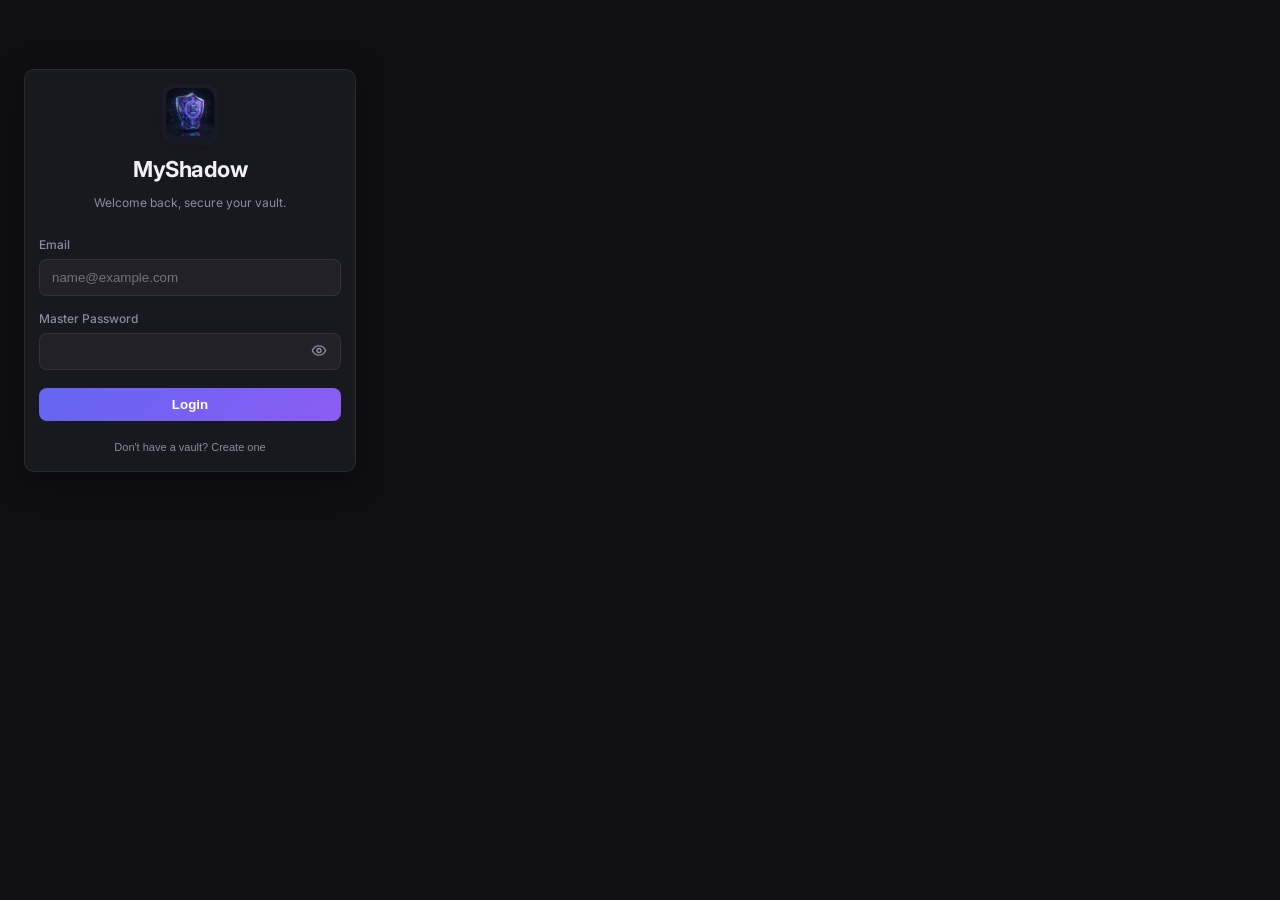
==== index.html @ 91cbb0da "shadow" ====
<!doctype html>
<html lang="en">
  <head>
    <meta charset="UTF-8" />
    <meta name="viewport" content="width=device-width, initial-scale=1.0" />
    <link rel="icon" type="image/png" href="/icon16.png" />
    <title>MyShadow - Secure Vault</title>
    <script type="module" crossorigin src="/assets/main-f9335213.js"></script>
    <link rel="modulepreload" crossorigin href="/assets/index-94f798d3.js">
    <link rel="stylesheet" href="/assets/index-9f59dc81.css">
  </head>
  <body>
    <div id="root"></div>
    
  </body>
</html>
---- assets/index-9f59dc81.css ----
@import"https://fonts.googleapis.com/css2?family=Inter:wght@300;400;500;600;700&display=swap";:root{--primary: #6366f1;--primary-glow: rgba(99, 102, 241, .25);--bg-dark: #0f0f13;--bg-surface: #18181f;--bg-glass: rgba(24, 24, 31, .85);--border-glass: rgba(255, 255, 255, .08);--border-hover: rgba(255, 255, 255, .15);--text-primary: #f0f0f5;--text-secondary: #8b8b9e;--accent: #8b5cf6;--danger: #ef4444;--success: #22c55e}*{margin:0;padding:0;box-sizing:border-box}html,body{width:100%;height:100%;background-color:var(--bg-dark);color:var(--text-primary);font-family:Inter,-apple-system,BlinkMacSystemFont,sans-serif;font-size:13px;line-height:1.5;-webkit-font-smoothing:antialiased;overflow:hidden;position:relative}.popup-size{width:380px!important;height:540px!important}body.in-page-selector{background-color:transparent!important}#root{width:100%;height:100%;display:flex;flex-direction:column;position:relative}.custom-scrollbar{overflow-y:auto}.custom-scrollbar::-webkit-scrollbar{width:4px}.custom-scrollbar::-webkit-scrollbar-thumb{background:rgba(255,255,255,.1);border-radius:4px}.glass-card{background:var(--bg-surface);border:1px solid var(--border-glass);border-radius:10px;padding:14px;box-shadow:0 8px 32px #0006}.btn-primary{background:linear-gradient(135deg,var(--primary),var(--accent));color:#fff;border:none;border-radius:8px;padding:9px 18px;font-weight:600;cursor:pointer;transition:all .2s ease}.btn-primary:active{transform:translateY(1px)}.input-field{background:rgba(255,255,255,.04);border:1px solid var(--border-glass);border-radius:8px;padding:10px 12px;color:var(--text-primary);width:100%}.input-field:focus{border-color:var(--primary);outline:none}@keyframes slideUp{0%{opacity:0;transform:translateY(12px)}to{opacity:1;transform:translateY(0)}}.animate-slide-up{animation:slideUp .3s forwards}@keyframes spin{to{transform:rotate(360deg)}}.animate-spin{animation:spin 1s linear infinite}
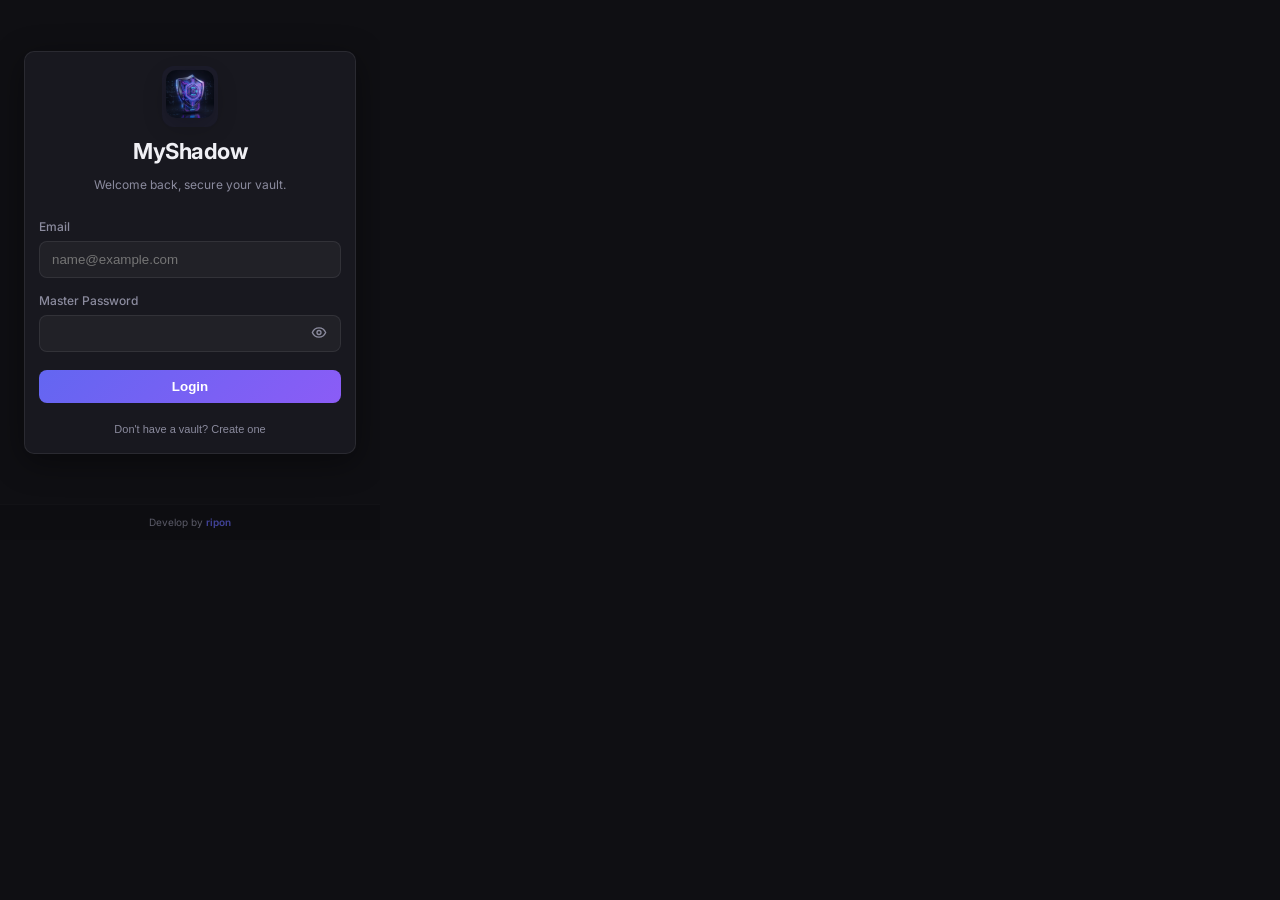
==== commit 56bb3bf8: "update" ====
--- a/index.html
+++ b/index.html
@@ -5,7 +5,7 @@
     <meta name="viewport" content="width=device-width, initial-scale=1.0" />
     <link rel="icon" type="image/png" href="/icon16.png" />
     <title>MyShadow - Secure Vault</title>
-    <script type="module" crossorigin src="/assets/main-f9335213.js"></script>
+    <script type="module" crossorigin src="/assets/main-f06c1865.js"></script>
     <link rel="modulepreload" crossorigin href="/assets/index-94f798d3.js">
     <link rel="stylesheet" href="/assets/index-9f59dc81.css">
   </head>
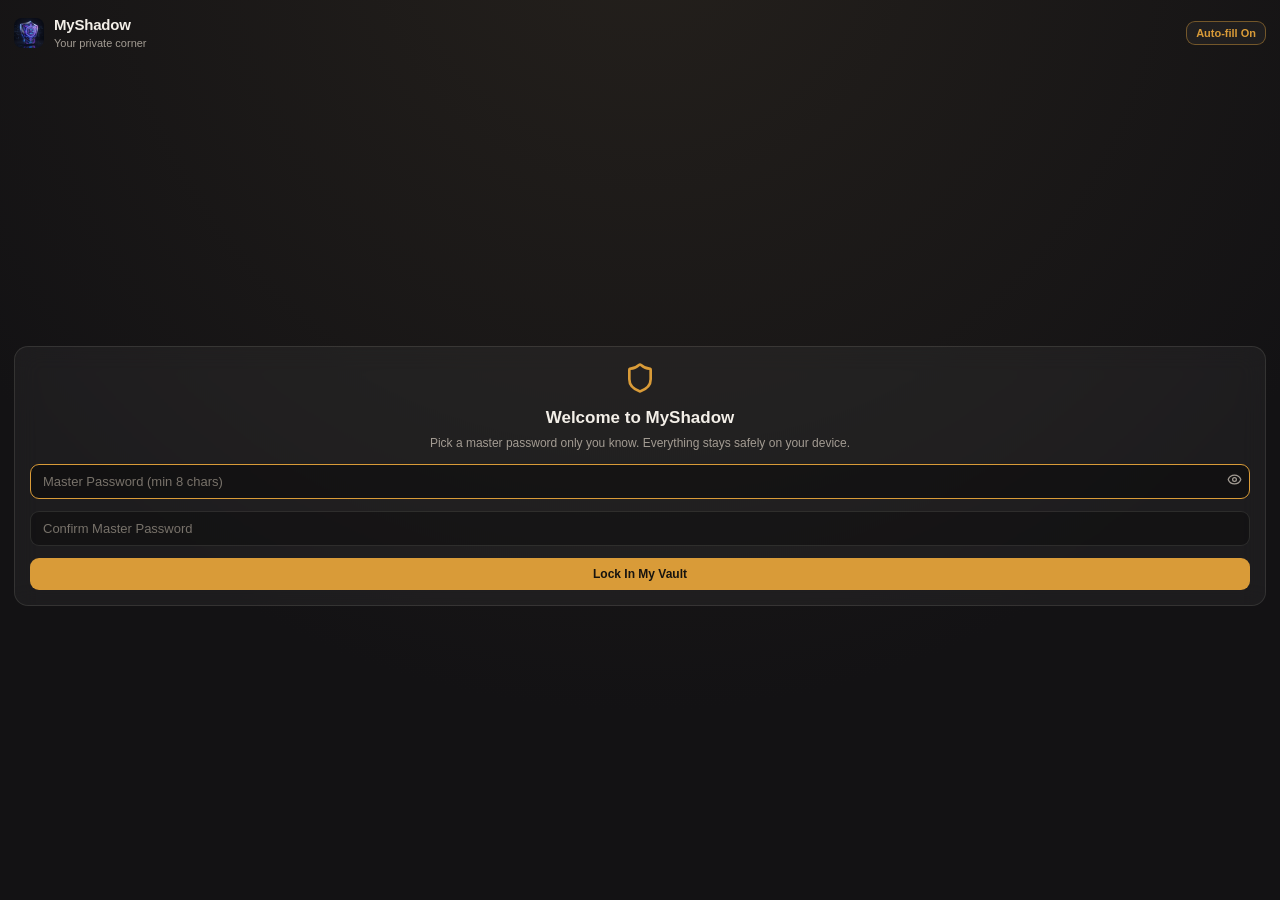
==== commit 6bb5c2ba: "update v2" ====
--- a/index.html
+++ b/index.html
@@ -5,12 +5,11 @@
     <meta name="viewport" content="width=device-width, initial-scale=1.0" />
     <link rel="icon" type="image/png" href="/icon16.png" />
     <title>MyShadow - Secure Vault</title>
-    <script type="module" crossorigin src="/assets/main-f06c1865.js"></script>
-    <link rel="modulepreload" crossorigin href="/assets/index-94f798d3.js">
-    <link rel="stylesheet" href="/assets/index-9f59dc81.css">
+    <script type="module" crossorigin src="/assets/main-Dnwooamk.js"></script>
+    <link rel="modulepreload" crossorigin href="/assets/index-DBhGuLO_.js">
+    <link rel="stylesheet" crossorigin href="/assets/index-hy6JW92i.css">
   </head>
   <body>
     <div id="root"></div>
-    
   </body>
 </html>
--- a/assets/index-hy6JW92i.css
+++ b/assets/index-hy6JW92i.css
@@ -0,0 +1 @@
+:root{--bg: #131214;--surface: rgba(255, 250, 242, .045);--surface-hover: rgba(255, 250, 242, .08);--border: rgba(255, 248, 236, .1);--primary: #d99b38;--primary-hover: #c58928;--primary-ink: #17140f;--text: #f3efe8;--muted: #a39c93;--success: #4ade80;--danger: #f87171}*{box-sizing:border-box;margin:0;padding:0}html,body,#root{min-width:400px;min-height:600px;width:100%;height:100%;background:radial-gradient(circle at 50% -10%,#24201c 0%,var(--bg) 68%);color:var(--text);font-family:Segoe UI,-apple-system,BlinkMacSystemFont,Roboto,sans-serif;line-height:1.45;overflow:hidden}html.mini-vault,html.mini-vault body,html.mini-vault #root{min-width:0;min-height:0;width:100%;height:100%;background:transparent}.glass-card{background:var(--surface);border:1px solid var(--border);border-radius:14px;-webkit-backdrop-filter:blur(12px);backdrop-filter:blur(12px);padding:15px}.input-field{width:100%;padding:9px 12px;border-radius:9px;border:1px solid var(--border);background:#00000047;color:var(--text);font-size:13px;outline:none;transition:border-color .2s,background .2s}.input-field::placeholder{color:#78726a}.input-field:focus{border-color:var(--primary);background:#00000061}.btn-primary{padding:9px 14px;border-radius:9px;border:none;background:var(--primary);color:var(--primary-ink);font-size:12px;font-weight:700;cursor:pointer;display:inline-flex;align-items:center;justify-content:center;gap:6px;transition:background .15s,transform .1s}.btn-primary:hover:not(:disabled){background:var(--primary-hover)}.btn-primary:active:not(:disabled){transform:scale(.98)}.btn-primary:disabled{opacity:.45;cursor:not-allowed}.btn-secondary{padding:7px 12px;border-radius:9px;border:1px solid var(--border);background:#fffaf20a;color:var(--text);font-size:12px;font-weight:600;cursor:pointer;display:inline-flex;align-items:center;justify-content:center;gap:6px;transition:background .15s}.btn-secondary:hover:not(:disabled){background:var(--surface-hover)}.btn-danger{padding:7px 12px;border-radius:9px;border:1px solid rgba(248,113,113,.28);background:#f871711a;color:var(--danger);font-size:12px;font-weight:600;cursor:pointer;display:inline-flex;align-items:center;justify-content:center;gap:6px}.btn-danger:hover{background:#f8717133}::-webkit-scrollbar{width:5px}::-webkit-scrollbar-thumb{background:#fff8ec24;border-radius:999px}
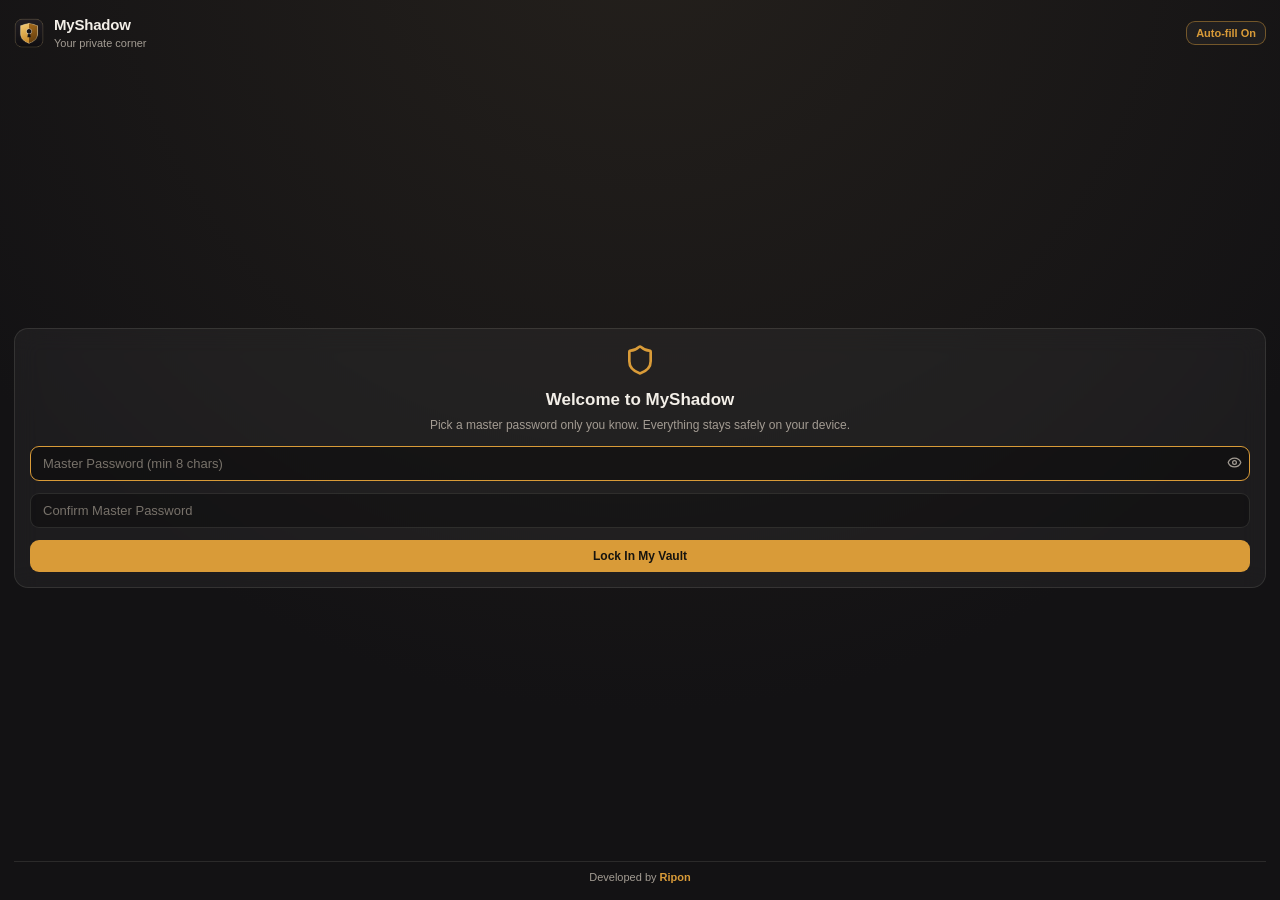
==== commit d1a2aa1a: "Refactor code structure for improved readability and maintainability" ====
--- a/index.html
+++ b/index.html
@@ -5,7 +5,7 @@
     <meta name="viewport" content="width=device-width, initial-scale=1.0" />
     <link rel="icon" type="image/png" href="/icon16.png" />
     <title>MyShadow - Secure Vault</title>
-    <script type="module" crossorigin src="/assets/main-Dnwooamk.js"></script>
+    <script type="module" crossorigin src="/assets/main-CAGfmPvR.js"></script>
     <link rel="modulepreload" crossorigin href="/assets/index-DBhGuLO_.js">
     <link rel="stylesheet" crossorigin href="/assets/index-hy6JW92i.css">
   </head>
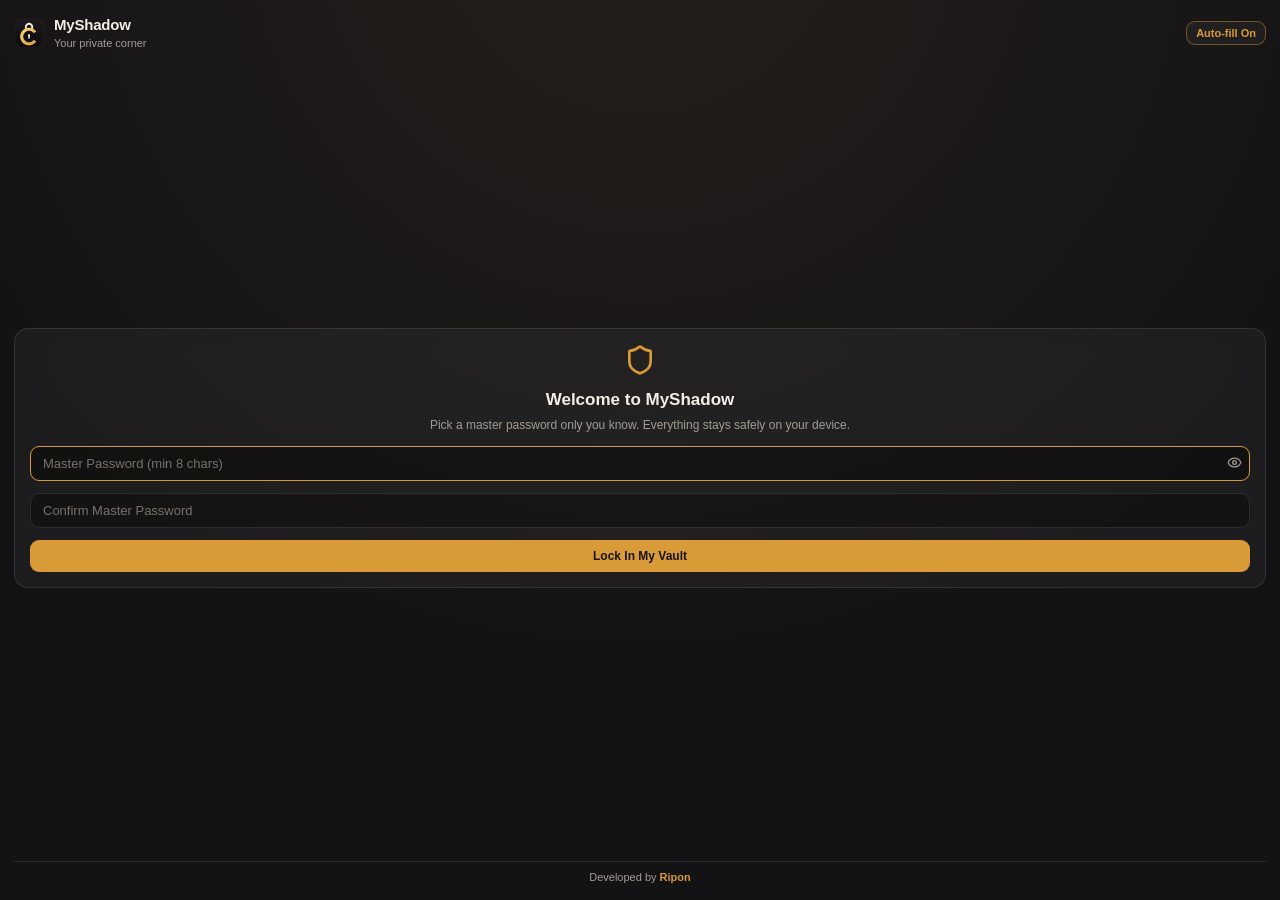
==== commit 73827775: "Refactor code structure for improved readability and maintainability" ====
--- a/index.html
+++ b/index.html
@@ -5,7 +5,7 @@
     <meta name="viewport" content="width=device-width, initial-scale=1.0" />
     <link rel="icon" type="image/png" href="/icon16.png" />
     <title>MyShadow - Secure Vault</title>
-    <script type="module" crossorigin src="/assets/main-CAGfmPvR.js"></script>
+    <script type="module" crossorigin src="/assets/main-0msvoIiS.js"></script>
     <link rel="modulepreload" crossorigin href="/assets/index-DBhGuLO_.js">
     <link rel="stylesheet" crossorigin href="/assets/index-hy6JW92i.css">
   </head>
